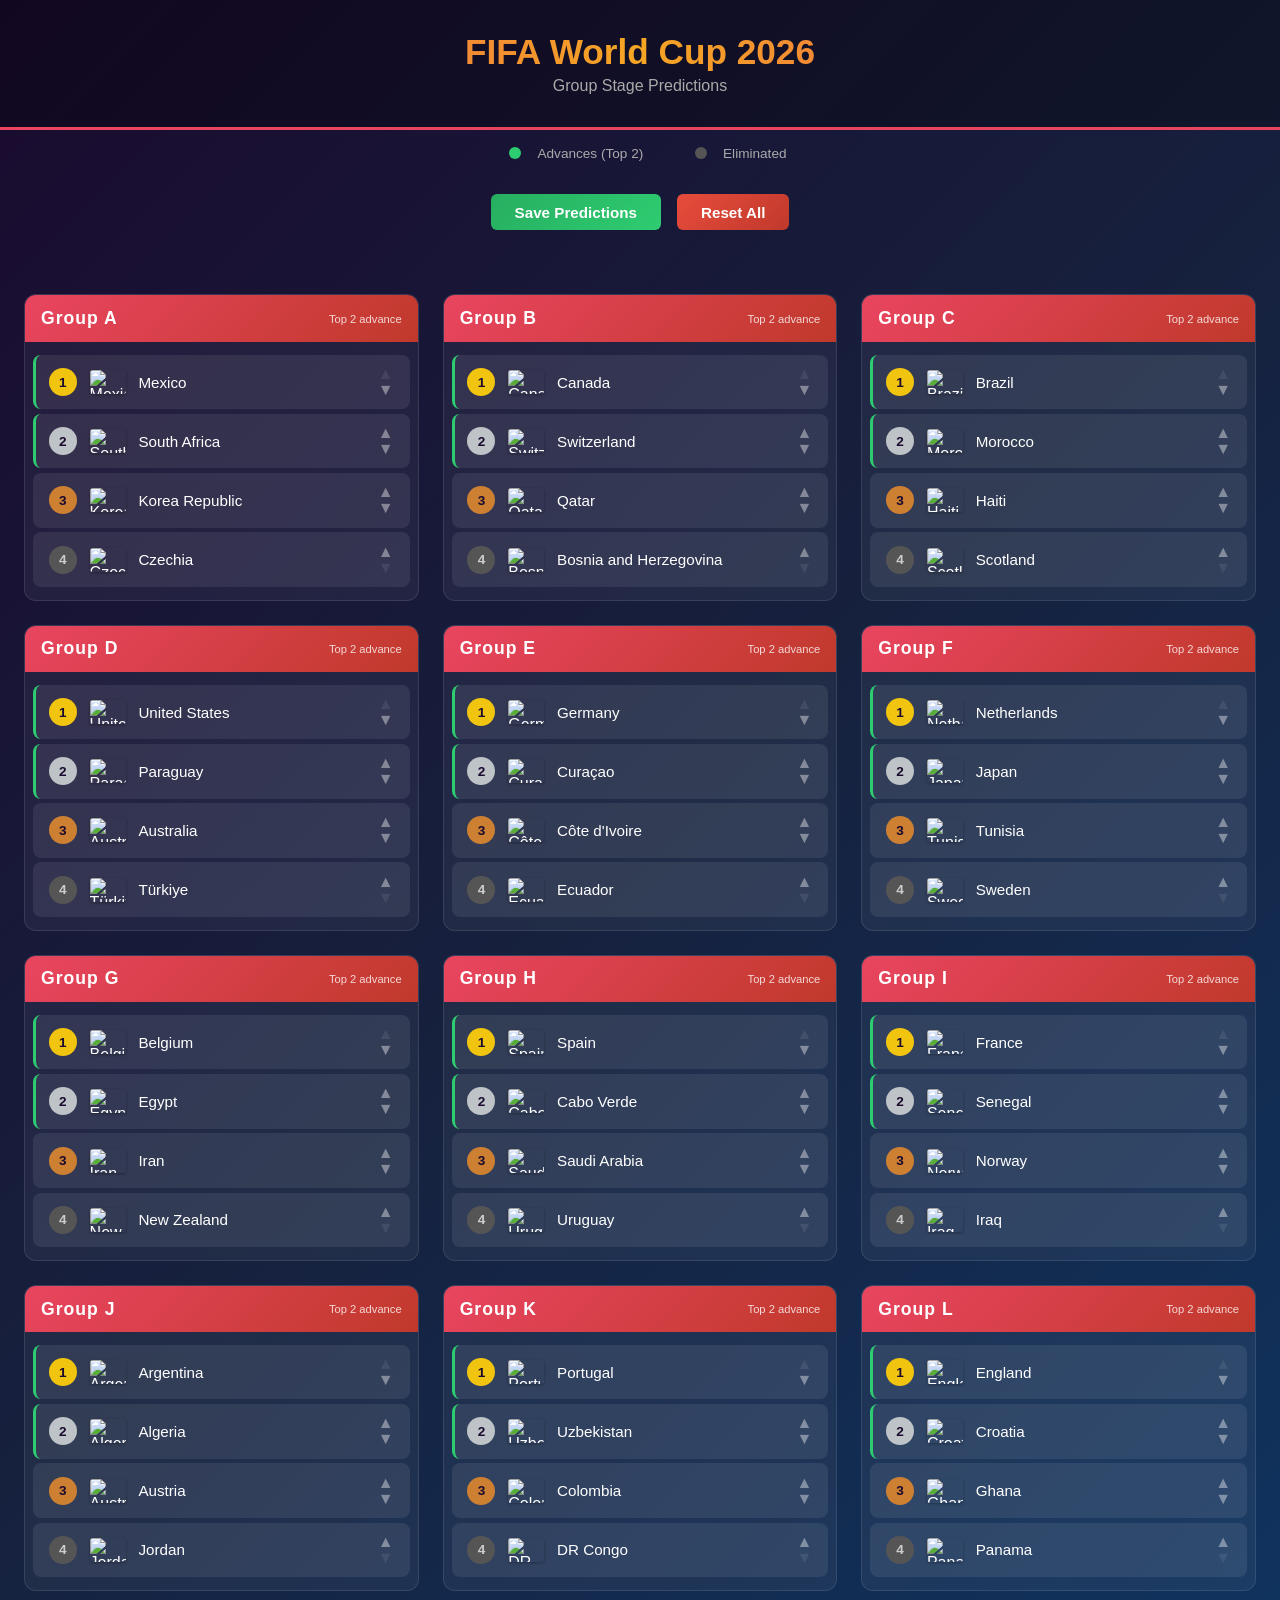
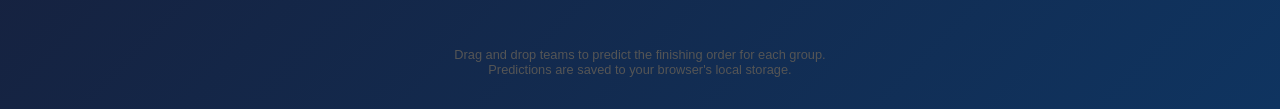
==== index.html @ 7cbb0d5a "Add FIFA World Cup 2026 group stage prediction page Interactive drag-and-drop webpage for ranking te" ====
<!DOCTYPE html>
<html lang="en">
<head>
    <meta charset="UTF-8">
    <meta name="viewport" content="width=device-width, initial-scale=1.0">
    <title>FIFA World Cup 2026 - Group Stage Predictions</title>
    <style>
        * {
            margin: 0;
            padding: 0;
            box-sizing: border-box;
        }

        body {
            font-family: 'Segoe UI', Tahoma, Geneva, Verdana, sans-serif;
            background: linear-gradient(135deg, #1a0a2e 0%, #16213e 50%, #0f3460 100%);
            min-height: 100vh;
            color: #fff;
        }

        header {
            text-align: center;
            padding: 2rem 1rem;
            background: rgba(0, 0, 0, 0.3);
            border-bottom: 3px solid #e94560;
        }

        header h1 {
            font-size: 2.2rem;
            margin-bottom: 0.3rem;
            background: linear-gradient(90deg, #e94560, #f5a623, #e94560);
            -webkit-background-clip: text;
            -webkit-text-fill-color: transparent;
            background-clip: text;
        }

        header p {
            color: #aaa;
            font-size: 1rem;
        }

        .controls {
            text-align: center;
            padding: 1rem;
            display: flex;
            justify-content: center;
            gap: 1rem;
            flex-wrap: wrap;
        }

        .btn {
            padding: 0.6rem 1.5rem;
            border: none;
            border-radius: 6px;
            font-size: 0.95rem;
            font-weight: 600;
            cursor: pointer;
            transition: transform 0.15s, box-shadow 0.15s;
        }

        .btn:hover {
            transform: translateY(-2px);
            box-shadow: 0 4px 15px rgba(0, 0, 0, 0.3);
        }

        .btn-save {
            background: linear-gradient(135deg, #27ae60, #2ecc71);
            color: #fff;
        }

        .btn-reset {
            background: linear-gradient(135deg, #e74c3c, #c0392b);
            color: #fff;
        }

        .btn-share {
            background: linear-gradient(135deg, #3498db, #2980b9);
            color: #fff;
        }

        .save-status {
            text-align: center;
            padding: 0.5rem;
            font-size: 0.9rem;
            color: #2ecc71;
            min-height: 1.5rem;
            transition: opacity 0.3s;
        }

        .groups-container {
            display: grid;
            grid-template-columns: repeat(auto-fill, minmax(300px, 1fr));
            gap: 1.5rem;
            padding: 1.5rem;
            max-width: 1400px;
            margin: 0 auto;
        }

        .group-card {
            background: rgba(255, 255, 255, 0.05);
            border-radius: 12px;
            overflow: hidden;
            border: 1px solid rgba(255, 255, 255, 0.1);
            transition: border-color 0.3s;
        }

        .group-card:hover {
            border-color: rgba(233, 69, 96, 0.5);
        }

        .group-header {
            background: linear-gradient(135deg, #e94560, #c0392b);
            padding: 0.8rem 1rem;
            font-size: 1.1rem;
            font-weight: 700;
            letter-spacing: 1px;
            display: flex;
            justify-content: space-between;
            align-items: center;
        }

        .group-header .qualify-label {
            font-size: 0.7rem;
            font-weight: 400;
            opacity: 0.8;
            letter-spacing: 0;
        }

        .team-list {
            list-style: none;
            padding: 0.5rem;
        }

        .team-item {
            display: flex;
            align-items: center;
            padding: 0.7rem 0.8rem;
            margin: 0.3rem 0;
            background: rgba(255, 255, 255, 0.08);
            border-radius: 8px;
            cursor: grab;
            transition: background 0.2s, transform 0.15s, box-shadow 0.15s;
            user-select: none;
            position: relative;
        }

        .team-item:active {
            cursor: grabbing;
        }

        .team-item:hover {
            background: rgba(255, 255, 255, 0.15);
        }

        .team-item.dragging {
            opacity: 0.4;
            transform: scale(0.95);
        }

        .team-item.drag-over {
            background: rgba(233, 69, 96, 0.3);
            box-shadow: 0 0 0 2px #e94560;
        }

        .team-rank {
            width: 28px;
            height: 28px;
            border-radius: 50%;
            display: flex;
            align-items: center;
            justify-content: center;
            font-weight: 700;
            font-size: 0.85rem;
            margin-right: 0.8rem;
            flex-shrink: 0;
        }

        .rank-1 .team-rank { background: #f1c40f; color: #1a0a2e; }
        .rank-2 .team-rank { background: #bdc3c7; color: #1a0a2e; }
        .rank-3 .team-rank { background: #cd7f32; color: #1a0a2e; }
        .rank-4 .team-rank { background: #555; color: #ccc; }

        .rank-1, .rank-2 {
            border-left: 3px solid #2ecc71;
        }

        .rank-3, .rank-4 {
            border-left: 3px solid transparent;
        }

        .team-flag {
            width: 36px;
            height: 24px;
            margin-right: 0.8rem;
            border-radius: 3px;
            object-fit: cover;
            flex-shrink: 0;
            box-shadow: 0 1px 3px rgba(0, 0, 0, 0.3);
        }

        .team-name {
            font-size: 0.95rem;
            font-weight: 500;
            flex-grow: 1;
        }

        .drag-handle {
            color: rgba(255, 255, 255, 0.3);
            font-size: 1.2rem;
            margin-left: auto;
            padding-left: 0.5rem;
        }

        .legend {
            text-align: center;
            padding: 1rem;
            color: #aaa;
            font-size: 0.85rem;
        }

        .legend span {
            display: inline-flex;
            align-items: center;
            margin: 0 1rem;
        }

        .legend-dot {
            width: 12px;
            height: 12px;
            border-radius: 50%;
            display: inline-block;
            margin-right: 0.4rem;
        }

        .legend-dot.advance { background: #2ecc71; }
        .legend-dot.eliminated { background: #555; }

        footer {
            text-align: center;
            padding: 2rem 1rem;
            color: #555;
            font-size: 0.8rem;
        }

        .touch-instructions {
            text-align: center;
            padding: 0.5rem;
            color: #888;
            font-size: 0.85rem;
            display: none;
        }

        @media (max-width: 768px) {
            header h1 { font-size: 1.5rem; }
            .groups-container { padding: 1rem; gap: 1rem; }
            .touch-instructions { display: block; }
        }

        .move-btn {
            background: none;
            border: none;
            color: rgba(255, 255, 255, 0.4);
            cursor: pointer;
            font-size: 1rem;
            padding: 0 0.2rem;
            transition: color 0.2s;
            line-height: 1;
        }

        .move-btn:hover {
            color: #e94560;
        }

        .move-btn:disabled {
            opacity: 0.2;
            cursor: default;
        }

        .move-buttons {
            display: flex;
            flex-direction: column;
            margin-left: auto;
            padding-left: 0.5rem;
            gap: 0;
        }
    </style>
</head>
<body>
    <header>
        <h1>FIFA World Cup 2026</h1>
        <p>Group Stage Predictions</p>
    </header>

    <div class="legend">
        <span><span class="legend-dot advance"></span> Advances (Top 2)</span>
        <span><span class="legend-dot eliminated"></span> Eliminated</span>
    </div>

    <p class="touch-instructions">Tap the arrows to reorder teams</p>

    <div class="controls">
        <button class="btn btn-save" onclick="savePredictions()">Save Predictions</button>
        <button class="btn btn-reset" onclick="resetPredictions()">Reset All</button>
    </div>
    <div class="save-status" id="save-status"></div>

    <div class="groups-container" id="groups-container"></div>

    <footer>
        Drag and drop teams to predict the finishing order for each group.<br>
        Predictions are saved to your browser's local storage.
    </footer>

    <script>
        const groups = {
            A: [
                { name: "Mexico", code: "mx" },
                { name: "South Africa", code: "za" },
                { name: "Korea Republic", code: "kr" },
                { name: "Czechia", code: "cz" }
            ],
            B: [
                { name: "Canada", code: "ca" },
                { name: "Switzerland", code: "ch" },
                { name: "Qatar", code: "qa" },
                { name: "Bosnia and Herzegovina", code: "ba" }
            ],
            C: [
                { name: "Brazil", code: "br" },
                { name: "Morocco", code: "ma" },
                { name: "Haiti", code: "ht" },
                { name: "Scotland", code: "gb-sct" }
            ],
            D: [
                { name: "United States", code: "us" },
                { name: "Paraguay", code: "py" },
                { name: "Australia", code: "au" },
                { name: "Türkiye", code: "tr" }
            ],
            E: [
                { name: "Germany", code: "de" },
                { name: "Curaçao", code: "cw" },
                { name: "Côte d'Ivoire", code: "ci" },
                { name: "Ecuador", code: "ec" }
            ],
            F: [
                { name: "Netherlands", code: "nl" },
                { name: "Japan", code: "jp" },
                { name: "Tunisia", code: "tn" },
                { name: "Sweden", code: "se" }
            ],
            G: [
                { name: "Belgium", code: "be" },
                { name: "Egypt", code: "eg" },
                { name: "Iran", code: "ir" },
                { name: "New Zealand", code: "nz" }
            ],
            H: [
                { name: "Spain", code: "es" },
                { name: "Cabo Verde", code: "cv" },
                { name: "Saudi Arabia", code: "sa" },
                { name: "Uruguay", code: "uy" }
            ],
            I: [
                { name: "France", code: "fr" },
                { name: "Senegal", code: "sn" },
                { name: "Norway", code: "no" },
                { name: "Iraq", code: "iq" }
            ],
            J: [
                { name: "Argentina", code: "ar" },
                { name: "Algeria", code: "dz" },
                { name: "Austria", code: "at" },
                { name: "Jordan", code: "jo" }
            ],
            K: [
                { name: "Portugal", code: "pt" },
                { name: "Uzbekistan", code: "uz" },
                { name: "Colombia", code: "co" },
                { name: "DR Congo", code: "cd" }
            ],
            L: [
                { name: "England", code: "gb-eng" },
                { name: "Croatia", code: "hr" },
                { name: "Ghana", code: "gh" },
                { name: "Panama", code: "pa" }
            ]
        };

        function getFlagUrl(code) {
            const special = {
                "gb-eng": "https://flagcdn.com/w80/gb-eng.png",
                "gb-sct": "https://flagcdn.com/w80/gb-sct.png"
            };
            if (special[code]) return special[code];
            return `https://flagcdn.com/w80/${code}.png`;
        }

        function loadPredictions() {
            try {
                const saved = localStorage.getItem("wc2026_predictions");
                if (saved) return JSON.parse(saved);
            } catch (e) {}
            return null;
        }

        function getGroupOrder(groupKey) {
            const saved = loadPredictions();
            if (saved && saved[groupKey]) {
                return saved[groupKey].map(name =>
                    groups[groupKey].find(t => t.name === name)
                ).filter(Boolean);
            }
            return [...groups[groupKey]];
        }

        let dragSrcEl = null;
        let dragSrcGroup = null;

        function handleDragStart(e) {
            dragSrcEl = this;
            dragSrcGroup = this.closest('.team-list').dataset.group;
            this.classList.add('dragging');
            e.dataTransfer.effectAllowed = 'move';
            e.dataTransfer.setData('text/plain', '');
        }

        function handleDragOver(e) {
            e.preventDefault();
            e.dataTransfer.dropEffect = 'move';
            const targetGroup = this.closest('.team-list').dataset.group;
            if (targetGroup === dragSrcGroup) {
                this.classList.add('drag-over');
            }
        }

        function handleDragEnter(e) {
            e.preventDefault();
        }

        function handleDragLeave(e) {
            this.classList.remove('drag-over');
        }

        function handleDrop(e) {
            e.stopPropagation();
            e.preventDefault();
            this.classList.remove('drag-over');

            if (dragSrcEl === this) return;
            const targetGroup = this.closest('.team-list').dataset.group;
            if (targetGroup !== dragSrcGroup) return;

            const list = this.closest('.team-list');
            const items = [...list.querySelectorAll('.team-item')];
            const fromIndex = items.indexOf(dragSrcEl);
            const toIndex = items.indexOf(this);

            if (fromIndex < toIndex) {
                list.insertBefore(dragSrcEl, this.nextSibling);
            } else {
                list.insertBefore(dragSrcEl, this);
            }

            updateRanks(list);
        }

        function handleDragEnd(e) {
            this.classList.remove('dragging');
            document.querySelectorAll('.team-item').forEach(item => {
                item.classList.remove('drag-over');
            });
        }

        function moveTeam(btn, direction) {
            const item = btn.closest('.team-item');
            const list = item.closest('.team-list');
            const items = [...list.querySelectorAll('.team-item')];
            const index = items.indexOf(item);

            if (direction === 'up' && index > 0) {
                list.insertBefore(item, items[index - 1]);
            } else if (direction === 'down' && index < items.length - 1) {
                list.insertBefore(item, items[index + 1].nextSibling);
            }

            updateRanks(list);
        }

        function updateRanks(list) {
            const items = list.querySelectorAll('.team-item');
            items.forEach((item, i) => {
                item.className = `team-item rank-${i + 1}`;
                item.querySelector('.team-rank').textContent = i + 1;
                const upBtn = item.querySelector('.move-up');
                const downBtn = item.querySelector('.move-down');
                upBtn.disabled = i === 0;
                downBtn.disabled = i === items.length - 1;
            });
        }

        function createGroupCard(groupKey) {
            const card = document.createElement('div');
            card.className = 'group-card';

            const header = document.createElement('div');
            header.className = 'group-header';
            header.innerHTML = `<span>Group ${groupKey}</span><span class="qualify-label">Top 2 advance</span>`;
            card.appendChild(header);

            const list = document.createElement('ul');
            list.className = 'team-list';
            list.dataset.group = groupKey;

            const teamOrder = getGroupOrder(groupKey);

            teamOrder.forEach((team, index) => {
                const li = document.createElement('li');
                li.className = `team-item rank-${index + 1}`;
                li.draggable = true;
                li.innerHTML = `
                    <span class="team-rank">${index + 1}</span>
                    <img class="team-flag" src="${getFlagUrl(team.code)}" alt="${team.name} flag" loading="lazy">
                    <span class="team-name">${team.name}</span>
                    <span class="move-buttons">
                        <button class="move-btn move-up" onclick="moveTeam(this, 'up')" ${index === 0 ? 'disabled' : ''} aria-label="Move up">&#9650;</button>
                        <button class="move-btn move-down" onclick="moveTeam(this, 'down')" ${index === 3 ? 'disabled' : ''} aria-label="Move down">&#9660;</button>
                    </span>
                `;
                li.dataset.team = team.name;

                li.addEventListener('dragstart', handleDragStart);
                li.addEventListener('dragover', handleDragOver);
                li.addEventListener('dragenter', handleDragEnter);
                li.addEventListener('dragleave', handleDragLeave);
                li.addEventListener('drop', handleDrop);
                li.addEventListener('dragend', handleDragEnd);

                list.appendChild(li);
            });

            card.appendChild(list);
            return card;
        }

        function renderGroups() {
            const container = document.getElementById('groups-container');
            container.innerHTML = '';
            Object.keys(groups).forEach(key => {
                container.appendChild(createGroupCard(key));
            });
        }

        function savePredictions() {
            const predictions = {};
            document.querySelectorAll('.team-list').forEach(list => {
                const groupKey = list.dataset.group;
                const teamNames = [...list.querySelectorAll('.team-item')].map(
                    item => item.dataset.team
                );
                predictions[groupKey] = teamNames;
            });
            localStorage.setItem("wc2026_predictions", JSON.stringify(predictions));
            const status = document.getElementById('save-status');
            status.textContent = "Predictions saved!";
            setTimeout(() => { status.textContent = ""; }, 2500);
        }

        function resetPredictions() {
            if (!confirm("Reset all groups to default order?")) return;
            localStorage.removeItem("wc2026_predictions");
            renderGroups();
            const status = document.getElementById('save-status');
            status.textContent = "Predictions reset to default.";
            setTimeout(() => { status.textContent = ""; }, 2500);
        }

        // Touch support
        let touchStartY = 0;
        let touchItem = null;
        let touchClone = null;

        document.addEventListener('DOMContentLoaded', () => {
            renderGroups();

            const saved = loadPredictions();
            if (saved) {
                const status = document.getElementById('save-status');
                status.textContent = "Loaded your saved predictions.";
                setTimeout(() => { status.textContent = ""; }, 2500);
            }
        });
    </script>
</body>
</html>
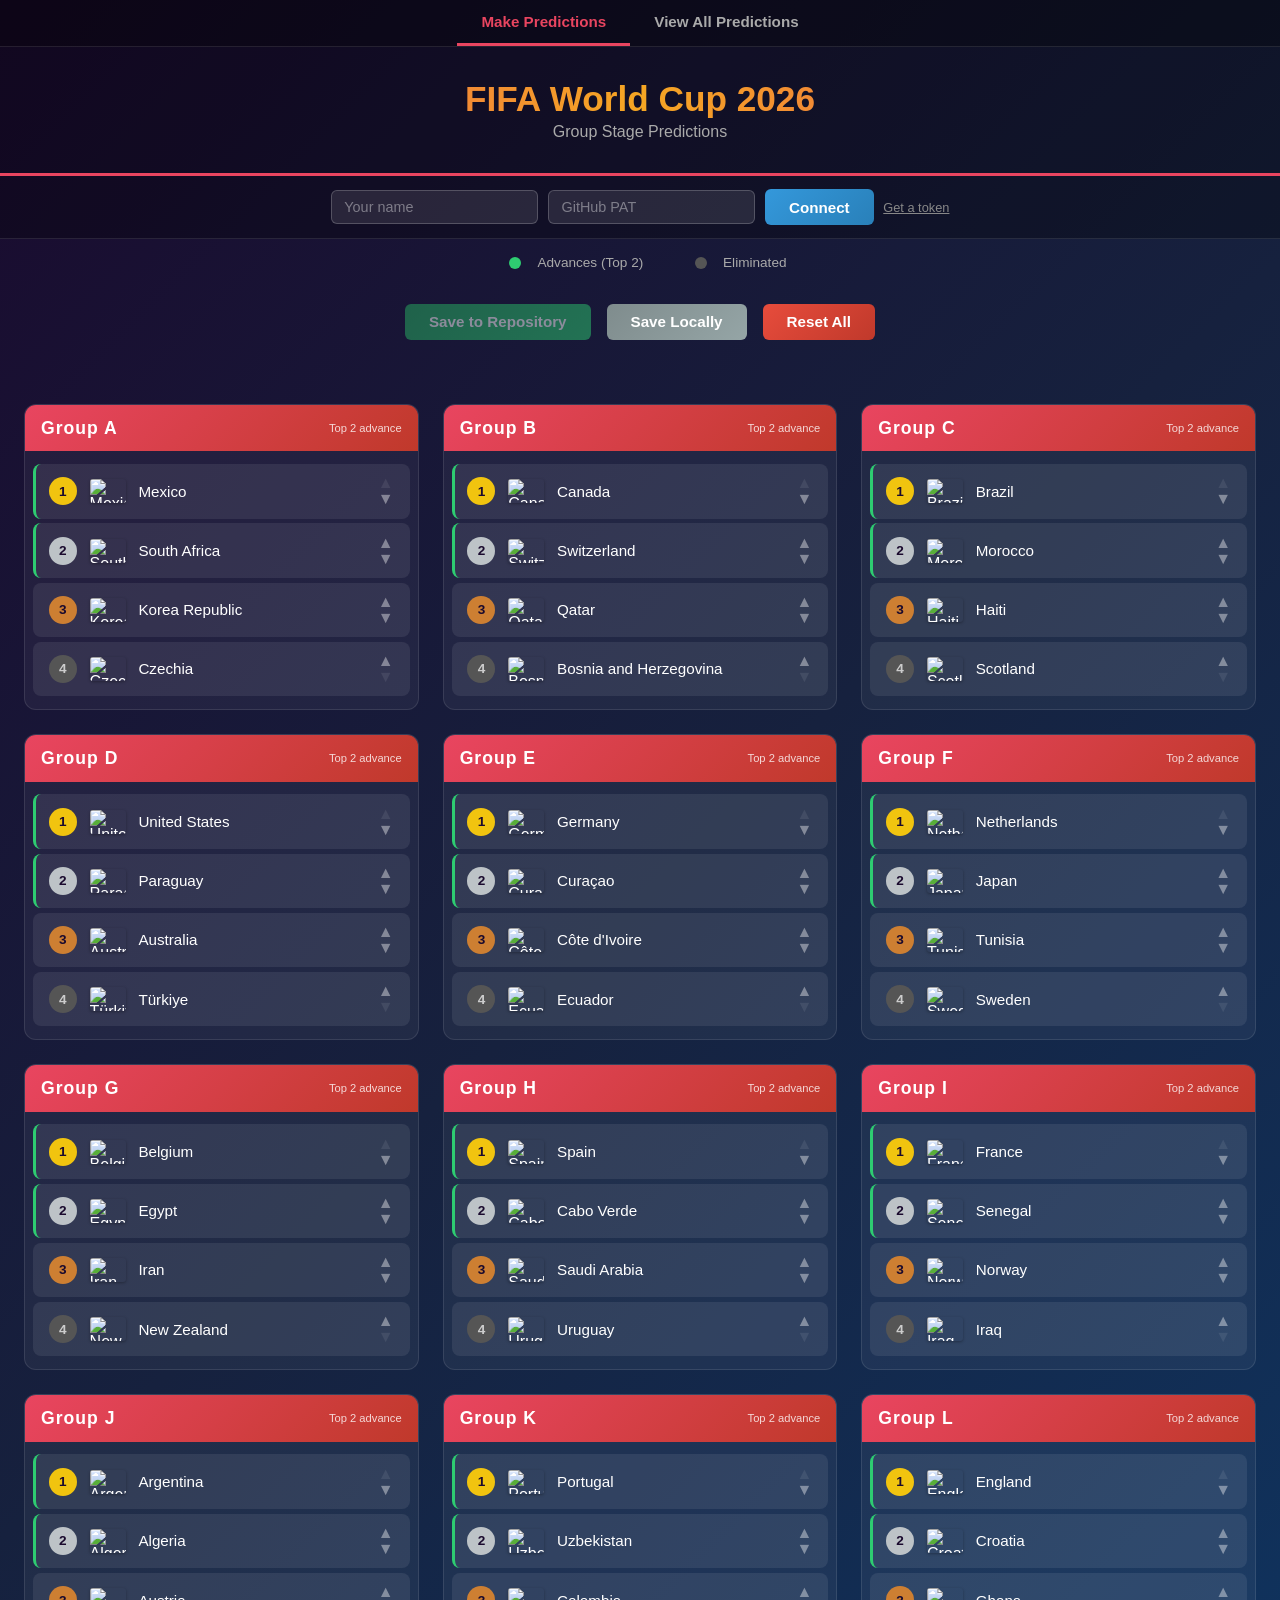
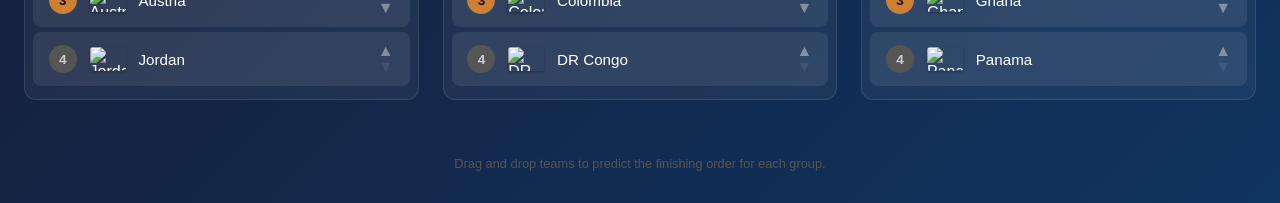
==== commit 171ff308: "Add multi-user predictions with GitHub repo storage - Extract shared group data and flags into data." ====
--- a/index.html
+++ b/index.html
@@ -4,293 +4,32 @@
     <meta charset="UTF-8">
     <meta name="viewport" content="width=device-width, initial-scale=1.0">
     <title>FIFA World Cup 2026 - Group Stage Predictions</title>
-    <style>
-        * {
-            margin: 0;
-            padding: 0;
-            box-sizing: border-box;
-        }
-
-        body {
-            font-family: 'Segoe UI', Tahoma, Geneva, Verdana, sans-serif;
-            background: linear-gradient(135deg, #1a0a2e 0%, #16213e 50%, #0f3460 100%);
-            min-height: 100vh;
-            color: #fff;
-        }
-
-        header {
-            text-align: center;
-            padding: 2rem 1rem;
-            background: rgba(0, 0, 0, 0.3);
-            border-bottom: 3px solid #e94560;
-        }
-
-        header h1 {
-            font-size: 2.2rem;
-            margin-bottom: 0.3rem;
-            background: linear-gradient(90deg, #e94560, #f5a623, #e94560);
-            -webkit-background-clip: text;
-            -webkit-text-fill-color: transparent;
-            background-clip: text;
-        }
-
-        header p {
-            color: #aaa;
-            font-size: 1rem;
-        }
-
-        .controls {
-            text-align: center;
-            padding: 1rem;
-            display: flex;
-            justify-content: center;
-            gap: 1rem;
-            flex-wrap: wrap;
-        }
-
-        .btn {
-            padding: 0.6rem 1.5rem;
-            border: none;
-            border-radius: 6px;
-            font-size: 0.95rem;
-            font-weight: 600;
-            cursor: pointer;
-            transition: transform 0.15s, box-shadow 0.15s;
-        }
-
-        .btn:hover {
-            transform: translateY(-2px);
-            box-shadow: 0 4px 15px rgba(0, 0, 0, 0.3);
-        }
-
-        .btn-save {
-            background: linear-gradient(135deg, #27ae60, #2ecc71);
-            color: #fff;
-        }
-
-        .btn-reset {
-            background: linear-gradient(135deg, #e74c3c, #c0392b);
-            color: #fff;
-        }
-
-        .btn-share {
-            background: linear-gradient(135deg, #3498db, #2980b9);
-            color: #fff;
-        }
-
-        .save-status {
-            text-align: center;
-            padding: 0.5rem;
-            font-size: 0.9rem;
-            color: #2ecc71;
-            min-height: 1.5rem;
-            transition: opacity 0.3s;
-        }
-
-        .groups-container {
-            display: grid;
-            grid-template-columns: repeat(auto-fill, minmax(300px, 1fr));
-            gap: 1.5rem;
-            padding: 1.5rem;
-            max-width: 1400px;
-            margin: 0 auto;
-        }
-
-        .group-card {
-            background: rgba(255, 255, 255, 0.05);
-            border-radius: 12px;
-            overflow: hidden;
-            border: 1px solid rgba(255, 255, 255, 0.1);
-            transition: border-color 0.3s;
-        }
-
-        .group-card:hover {
-            border-color: rgba(233, 69, 96, 0.5);
-        }
-
-        .group-header {
-            background: linear-gradient(135deg, #e94560, #c0392b);
-            padding: 0.8rem 1rem;
-            font-size: 1.1rem;
-            font-weight: 700;
-            letter-spacing: 1px;
-            display: flex;
-            justify-content: space-between;
-            align-items: center;
-        }
-
-        .group-header .qualify-label {
-            font-size: 0.7rem;
-            font-weight: 400;
-            opacity: 0.8;
-            letter-spacing: 0;
-        }
-
-        .team-list {
-            list-style: none;
-            padding: 0.5rem;
-        }
-
-        .team-item {
-            display: flex;
-            align-items: center;
-            padding: 0.7rem 0.8rem;
-            margin: 0.3rem 0;
-            background: rgba(255, 255, 255, 0.08);
-            border-radius: 8px;
-            cursor: grab;
-            transition: background 0.2s, transform 0.15s, box-shadow 0.15s;
-            user-select: none;
-            position: relative;
-        }
-
-        .team-item:active {
-            cursor: grabbing;
-        }
-
-        .team-item:hover {
-            background: rgba(255, 255, 255, 0.15);
-        }
-
-        .team-item.dragging {
-            opacity: 0.4;
-            transform: scale(0.95);
-        }
-
-        .team-item.drag-over {
-            background: rgba(233, 69, 96, 0.3);
-            box-shadow: 0 0 0 2px #e94560;
-        }
-
-        .team-rank {
-            width: 28px;
-            height: 28px;
-            border-radius: 50%;
-            display: flex;
-            align-items: center;
-            justify-content: center;
-            font-weight: 700;
-            font-size: 0.85rem;
-            margin-right: 0.8rem;
-            flex-shrink: 0;
-        }
-
-        .rank-1 .team-rank { background: #f1c40f; color: #1a0a2e; }
-        .rank-2 .team-rank { background: #bdc3c7; color: #1a0a2e; }
-        .rank-3 .team-rank { background: #cd7f32; color: #1a0a2e; }
-        .rank-4 .team-rank { background: #555; color: #ccc; }
-
-        .rank-1, .rank-2 {
-            border-left: 3px solid #2ecc71;
-        }
-
-        .rank-3, .rank-4 {
-            border-left: 3px solid transparent;
-        }
-
-        .team-flag {
-            width: 36px;
-            height: 24px;
-            margin-right: 0.8rem;
-            border-radius: 3px;
-            object-fit: cover;
-            flex-shrink: 0;
-            box-shadow: 0 1px 3px rgba(0, 0, 0, 0.3);
-        }
-
-        .team-name {
-            font-size: 0.95rem;
-            font-weight: 500;
-            flex-grow: 1;
-        }
-
-        .drag-handle {
-            color: rgba(255, 255, 255, 0.3);
-            font-size: 1.2rem;
-            margin-left: auto;
-            padding-left: 0.5rem;
-        }
-
-        .legend {
-            text-align: center;
-            padding: 1rem;
-            color: #aaa;
-            font-size: 0.85rem;
-        }
-
-        .legend span {
-            display: inline-flex;
-            align-items: center;
-            margin: 0 1rem;
-        }
-
-        .legend-dot {
-            width: 12px;
-            height: 12px;
-            border-radius: 50%;
-            display: inline-block;
-            margin-right: 0.4rem;
-        }
-
-        .legend-dot.advance { background: #2ecc71; }
-        .legend-dot.eliminated { background: #555; }
-
-        footer {
-            text-align: center;
-            padding: 2rem 1rem;
-            color: #555;
-            font-size: 0.8rem;
-        }
-
-        .touch-instructions {
-            text-align: center;
-            padding: 0.5rem;
-            color: #888;
-            font-size: 0.85rem;
-            display: none;
-        }
-
-        @media (max-width: 768px) {
-            header h1 { font-size: 1.5rem; }
-            .groups-container { padding: 1rem; gap: 1rem; }
-            .touch-instructions { display: block; }
-        }
-
-        .move-btn {
-            background: none;
-            border: none;
-            color: rgba(255, 255, 255, 0.4);
-            cursor: pointer;
-            font-size: 1rem;
-            padding: 0 0.2rem;
-            transition: color 0.2s;
-            line-height: 1;
-        }
-
-        .move-btn:hover {
-            color: #e94560;
-        }
-
-        .move-btn:disabled {
-            opacity: 0.2;
-            cursor: default;
-        }
-
-        .move-buttons {
-            display: flex;
-            flex-direction: column;
-            margin-left: auto;
-            padding-left: 0.5rem;
-            gap: 0;
-        }
-    </style>
+    <link rel="stylesheet" href="style.css">
 </head>
 <body>
+    <nav class="top-nav">
+        <a href="index.html" class="nav-link active">Make Predictions</a>
+        <a href="predictions.html" class="nav-link">View All Predictions</a>
+    </nav>
+
     <header>
         <h1>FIFA World Cup 2026</h1>
         <p>Group Stage Predictions</p>
     </header>
 
+    <div class="auth-bar" id="auth-bar">
+        <div class="auth-form" id="auth-form">
+            <input type="text" id="username-input" placeholder="Your name" class="auth-input" maxlength="30">
+            <input type="password" id="token-input" placeholder="GitHub PAT" class="auth-input" title="Fine-grained PAT with contents:write on causten/officebracket">
+            <button class="btn btn-connect" onclick="connect()">Connect</button>
+            <a href="https://github.com/settings/personal-access-tokens/new" target="_blank" class="token-help">Get a token</a>
+        </div>
+        <div class="auth-connected" id="auth-connected" style="display:none">
+            <span class="connected-user">Signed in as <strong id="display-username"></strong></span>
+            <button class="btn btn-disconnect" onclick="disconnect()">Disconnect</button>
+        </div>
+    </div>
+
     <div class="legend">
         <span><span class="legend-dot advance"></span> Advances (Top 2)</span>
         <span><span class="legend-dot eliminated"></span> Eliminated</span>
@@ -299,7 +38,8 @@
     <p class="touch-instructions">Tap the arrows to reorder teams</p>
 
     <div class="controls">
-        <button class="btn btn-save" onclick="savePredictions()">Save Predictions</button>
+        <button class="btn btn-save" id="btn-save-repo" onclick="saveToRepo()" disabled>Save to Repository</button>
+        <button class="btn btn-save-local" onclick="saveLocally()">Save Locally</button>
         <button class="btn btn-reset" onclick="resetPredictions()">Reset All</button>
     </div>
     <div class="save-status" id="save-status"></div>
@@ -307,96 +47,12 @@
     <div class="groups-container" id="groups-container"></div>
 
     <footer>
-        Drag and drop teams to predict the finishing order for each group.<br>
-        Predictions are saved to your browser's local storage.
+        Drag and drop teams to predict the finishing order for each group.
     </footer>
 
+    <script src="data.js"></script>
     <script>
-        const groups = {
-            A: [
-                { name: "Mexico", code: "mx" },
-                { name: "South Africa", code: "za" },
-                { name: "Korea Republic", code: "kr" },
-                { name: "Czechia", code: "cz" }
-            ],
-            B: [
-                { name: "Canada", code: "ca" },
-                { name: "Switzerland", code: "ch" },
-                { name: "Qatar", code: "qa" },
-                { name: "Bosnia and Herzegovina", code: "ba" }
-            ],
-            C: [
-                { name: "Brazil", code: "br" },
-                { name: "Morocco", code: "ma" },
-                { name: "Haiti", code: "ht" },
-                { name: "Scotland", code: "gb-sct" }
-            ],
-            D: [
-                { name: "United States", code: "us" },
-                { name: "Paraguay", code: "py" },
-                { name: "Australia", code: "au" },
-                { name: "Türkiye", code: "tr" }
-            ],
-            E: [
-                { name: "Germany", code: "de" },
-                { name: "Curaçao", code: "cw" },
-                { name: "Côte d'Ivoire", code: "ci" },
-                { name: "Ecuador", code: "ec" }
-            ],
-            F: [
-                { name: "Netherlands", code: "nl" },
-                { name: "Japan", code: "jp" },
-                { name: "Tunisia", code: "tn" },
-                { name: "Sweden", code: "se" }
-            ],
-            G: [
-                { name: "Belgium", code: "be" },
-                { name: "Egypt", code: "eg" },
-                { name: "Iran", code: "ir" },
-                { name: "New Zealand", code: "nz" }
-            ],
-            H: [
-                { name: "Spain", code: "es" },
-                { name: "Cabo Verde", code: "cv" },
-                { name: "Saudi Arabia", code: "sa" },
-                { name: "Uruguay", code: "uy" }
-            ],
-            I: [
-                { name: "France", code: "fr" },
-                { name: "Senegal", code: "sn" },
-                { name: "Norway", code: "no" },
-                { name: "Iraq", code: "iq" }
-            ],
-            J: [
-                { name: "Argentina", code: "ar" },
-                { name: "Algeria", code: "dz" },
-                { name: "Austria", code: "at" },
-                { name: "Jordan", code: "jo" }
-            ],
-            K: [
-                { name: "Portugal", code: "pt" },
-                { name: "Uzbekistan", code: "uz" },
-                { name: "Colombia", code: "co" },
-                { name: "DR Congo", code: "cd" }
-            ],
-            L: [
-                { name: "England", code: "gb-eng" },
-                { name: "Croatia", code: "hr" },
-                { name: "Ghana", code: "gh" },
-                { name: "Panama", code: "pa" }
-            ]
-        };
-
-        function getFlagUrl(code) {
-            const special = {
-                "gb-eng": "https://flagcdn.com/w80/gb-eng.png",
-                "gb-sct": "https://flagcdn.com/w80/gb-sct.png"
-            };
-            if (special[code]) return special[code];
-            return `https://flagcdn.com/w80/${code}.png`;
-        }
-
-        function loadPredictions() {
+        function loadLocalPredictions() {
             try {
                 const saved = localStorage.getItem("wc2026_predictions");
                 if (saved) return JSON.parse(saved);
@@ -405,7 +61,7 @@
         }
 
         function getGroupOrder(groupKey) {
-            const saved = loadPredictions();
+            const saved = loadLocalPredictions();
             if (saved && saved[groupKey]) {
                 return saved[groupKey].map(name =>
                     groups[groupKey].find(t => t.name === name)
@@ -434,9 +90,7 @@
             }
         }
 
-        function handleDragEnter(e) {
-            e.preventDefault();
-        }
+        function handleDragEnter(e) { e.preventDefault(); }
 
         function handleDragLeave(e) {
             this.classList.remove('drag-over');
@@ -446,7 +100,6 @@
             e.stopPropagation();
             e.preventDefault();
             this.classList.remove('drag-over');
-
             if (dragSrcEl === this) return;
             const targetGroup = this.closest('.team-list').dataset.group;
             if (targetGroup !== dragSrcGroup) return;
@@ -461,7 +114,6 @@
             } else {
                 list.insertBefore(dragSrcEl, this);
             }
-
             updateRanks(list);
         }
 
@@ -483,7 +135,6 @@
             } else if (direction === 'down' && index < items.length - 1) {
                 list.insertBefore(item, items[index + 1].nextSibling);
             }
-
             updateRanks(list);
         }
 
@@ -492,10 +143,8 @@
             items.forEach((item, i) => {
                 item.className = `team-item rank-${i + 1}`;
                 item.querySelector('.team-rank').textContent = i + 1;
-                const upBtn = item.querySelector('.move-up');
-                const downBtn = item.querySelector('.move-down');
-                upBtn.disabled = i === 0;
-                downBtn.disabled = i === items.length - 1;
+                item.querySelector('.move-up').disabled = i === 0;
+                item.querySelector('.move-down').disabled = i === items.length - 1;
             });
         }
 
@@ -513,7 +162,6 @@
             list.dataset.group = groupKey;
 
             const teamOrder = getGroupOrder(groupKey);
-
             teamOrder.forEach((team, index) => {
                 const li = document.createElement('li');
                 li.className = `team-item rank-${index + 1}`;
@@ -551,43 +199,158 @@
             });
         }
 
-        function savePredictions() {
+        function getCurrentPredictions() {
             const predictions = {};
             document.querySelectorAll('.team-list').forEach(list => {
                 const groupKey = list.dataset.group;
-                const teamNames = [...list.querySelectorAll('.team-item')].map(
+                predictions[groupKey] = [...list.querySelectorAll('.team-item')].map(
                     item => item.dataset.team
                 );
-                predictions[groupKey] = teamNames;
-            });
+            });
+            return predictions;
+        }
+
+        function showStatus(msg, isError) {
+            const status = document.getElementById('save-status');
+            status.textContent = msg;
+            status.style.color = isError ? '#e74c3c' : '#2ecc71';
+            setTimeout(() => { status.textContent = ""; }, 4000);
+        }
+
+        // --- Auth ---
+
+        function getAuth() {
+            const username = localStorage.getItem("wc2026_username");
+            const token = localStorage.getItem("wc2026_token");
+            return (username && token) ? { username, token } : null;
+        }
+
+        function connect() {
+            const username = document.getElementById('username-input').value.trim();
+            const token = document.getElementById('token-input').value.trim();
+            if (!username) { showStatus("Please enter your name.", true); return; }
+            if (!token) { showStatus("Please enter a GitHub PAT.", true); return; }
+
+            const safeUsername = username.replace(/[^a-zA-Z0-9_-]/g, '_');
+            localStorage.setItem("wc2026_username", safeUsername);
+            localStorage.setItem("wc2026_token", token);
+            updateAuthUI();
+            showStatus("Connected as " + safeUsername);
+        }
+
+        function disconnect() {
+            localStorage.removeItem("wc2026_username");
+            localStorage.removeItem("wc2026_token");
+            updateAuthUI();
+            showStatus("Disconnected.");
+        }
+
+        function updateAuthUI() {
+            const auth = getAuth();
+            const form = document.getElementById('auth-form');
+            const connected = document.getElementById('auth-connected');
+            const saveBtn = document.getElementById('btn-save-repo');
+
+            if (auth) {
+                form.style.display = 'none';
+                connected.style.display = 'flex';
+                document.getElementById('display-username').textContent = auth.username;
+                saveBtn.disabled = false;
+            } else {
+                form.style.display = 'flex';
+                connected.style.display = 'none';
+                saveBtn.disabled = true;
+            }
+        }
+
+        // --- GitHub API ---
+
+        async function getFileSha(path, token) {
+            const res = await fetch(`${API_BASE}/repos/${REPO_OWNER}/${REPO_NAME}/contents/${path}`, {
+                headers: {
+                    "Authorization": `Bearer ${token}`,
+                    "Accept": "application/vnd.github.v3+json"
+                }
+            });
+            if (res.ok) {
+                const data = await res.json();
+                return data.sha;
+            }
+            return null;
+        }
+
+        async function saveToRepo() {
+            const auth = getAuth();
+            if (!auth) { showStatus("Please connect first.", true); return; }
+
+            const btn = document.getElementById('btn-save-repo');
+            btn.disabled = true;
+            btn.textContent = "Saving...";
+
+            try {
+                const predictions = getCurrentPredictions();
+                const payload = {
+                    user: auth.username,
+                    timestamp: new Date().toISOString(),
+                    predictions: predictions
+                };
+
+                const path = `predictions/${auth.username}.json`;
+                const content = btoa(unescape(encodeURIComponent(JSON.stringify(payload, null, 2))));
+
+                const sha = await getFileSha(path, auth.token);
+
+                const body = {
+                    message: `Update predictions for ${auth.username}`,
+                    content: content
+                };
+                if (sha) body.sha = sha;
+
+                const res = await fetch(`${API_BASE}/repos/${REPO_OWNER}/${REPO_NAME}/contents/${path}`, {
+                    method: "PUT",
+                    headers: {
+                        "Authorization": `Bearer ${auth.token}`,
+                        "Accept": "application/vnd.github.v3+json",
+                        "Content-Type": "application/json"
+                    },
+                    body: JSON.stringify(body)
+                });
+
+                if (res.ok) {
+                    localStorage.setItem("wc2026_predictions", JSON.stringify(predictions));
+                    showStatus("Predictions saved to repository!");
+                } else {
+                    const err = await res.json();
+                    showStatus("Save failed: " + (err.message || res.statusText), true);
+                }
+            } catch (e) {
+                showStatus("Save failed: " + e.message, true);
+            } finally {
+                btn.disabled = false;
+                btn.textContent = "Save to Repository";
+            }
+        }
+
+        function saveLocally() {
+            const predictions = getCurrentPredictions();
             localStorage.setItem("wc2026_predictions", JSON.stringify(predictions));
-            const status = document.getElementById('save-status');
-            status.textContent = "Predictions saved!";
-            setTimeout(() => { status.textContent = ""; }, 2500);
+            showStatus("Predictions saved locally!");
         }
 
         function resetPredictions() {
             if (!confirm("Reset all groups to default order?")) return;
             localStorage.removeItem("wc2026_predictions");
             renderGroups();
-            const status = document.getElementById('save-status');
-            status.textContent = "Predictions reset to default.";
-            setTimeout(() => { status.textContent = ""; }, 2500);
-        }
-
-        // Touch support
-        let touchStartY = 0;
-        let touchItem = null;
-        let touchClone = null;
+            showStatus("Predictions reset to default.");
+        }
 
         document.addEventListener('DOMContentLoaded', () => {
             renderGroups();
-
-            const saved = loadPredictions();
+            updateAuthUI();
+
+            const saved = loadLocalPredictions();
             if (saved) {
-                const status = document.getElementById('save-status');
-                status.textContent = "Loaded your saved predictions.";
-                setTimeout(() => { status.textContent = ""; }, 2500);
+                showStatus("Loaded your saved predictions.");
             }
         });
     </script>
--- a/style.css
+++ b/style.css
@@ -0,0 +1,468 @@
+* {
+    margin: 0;
+    padding: 0;
+    box-sizing: border-box;
+}
+
+body {
+    font-family: 'Segoe UI', Tahoma, Geneva, Verdana, sans-serif;
+    background: linear-gradient(135deg, #1a0a2e 0%, #16213e 50%, #0f3460 100%);
+    min-height: 100vh;
+    color: #fff;
+}
+
+.top-nav {
+    display: flex;
+    justify-content: center;
+    gap: 0;
+    background: rgba(0, 0, 0, 0.5);
+    border-bottom: 1px solid rgba(255, 255, 255, 0.1);
+}
+
+.nav-link {
+    color: #aaa;
+    text-decoration: none;
+    padding: 0.8rem 1.5rem;
+    font-weight: 600;
+    font-size: 0.95rem;
+    transition: color 0.2s, border-color 0.2s;
+    border-bottom: 3px solid transparent;
+}
+
+.nav-link:hover {
+    color: #fff;
+}
+
+.nav-link.active {
+    color: #e94560;
+    border-bottom-color: #e94560;
+}
+
+header {
+    text-align: center;
+    padding: 2rem 1rem;
+    background: rgba(0, 0, 0, 0.3);
+    border-bottom: 3px solid #e94560;
+}
+
+header h1 {
+    font-size: 2.2rem;
+    margin-bottom: 0.3rem;
+    background: linear-gradient(90deg, #e94560, #f5a623, #e94560);
+    -webkit-background-clip: text;
+    -webkit-text-fill-color: transparent;
+    background-clip: text;
+}
+
+header p {
+    color: #aaa;
+    font-size: 1rem;
+}
+
+.auth-bar {
+    background: rgba(0, 0, 0, 0.3);
+    padding: 0.8rem 1rem;
+    border-bottom: 1px solid rgba(255, 255, 255, 0.1);
+}
+
+.auth-form, .auth-connected {
+    display: flex;
+    align-items: center;
+    justify-content: center;
+    gap: 0.6rem;
+    flex-wrap: wrap;
+}
+
+.auth-input {
+    padding: 0.5rem 0.8rem;
+    border: 1px solid rgba(255, 255, 255, 0.2);
+    border-radius: 6px;
+    background: rgba(255, 255, 255, 0.1);
+    color: #fff;
+    font-size: 0.9rem;
+    outline: none;
+    transition: border-color 0.2s;
+}
+
+.auth-input::placeholder {
+    color: rgba(255, 255, 255, 0.4);
+}
+
+.auth-input:focus {
+    border-color: #e94560;
+}
+
+.token-help {
+    color: #888;
+    font-size: 0.8rem;
+    text-decoration: underline;
+}
+
+.token-help:hover {
+    color: #e94560;
+}
+
+.connected-user {
+    font-size: 0.95rem;
+    color: #ccc;
+}
+
+.controls {
+    text-align: center;
+    padding: 1rem;
+    display: flex;
+    justify-content: center;
+    gap: 1rem;
+    flex-wrap: wrap;
+}
+
+.btn {
+    padding: 0.6rem 1.5rem;
+    border: none;
+    border-radius: 6px;
+    font-size: 0.95rem;
+    font-weight: 600;
+    cursor: pointer;
+    transition: transform 0.15s, box-shadow 0.15s;
+}
+
+.btn:hover:not(:disabled) {
+    transform: translateY(-2px);
+    box-shadow: 0 4px 15px rgba(0, 0, 0, 0.3);
+}
+
+.btn:disabled {
+    opacity: 0.5;
+    cursor: default;
+}
+
+.btn-save {
+    background: linear-gradient(135deg, #27ae60, #2ecc71);
+    color: #fff;
+}
+
+.btn-save-local {
+    background: linear-gradient(135deg, #7f8c8d, #95a5a6);
+    color: #fff;
+}
+
+.btn-reset {
+    background: linear-gradient(135deg, #e74c3c, #c0392b);
+    color: #fff;
+}
+
+.btn-connect {
+    background: linear-gradient(135deg, #3498db, #2980b9);
+    color: #fff;
+}
+
+.btn-disconnect {
+    background: linear-gradient(135deg, #7f8c8d, #95a5a6);
+    color: #fff;
+    padding: 0.4rem 1rem;
+    font-size: 0.85rem;
+}
+
+.save-status {
+    text-align: center;
+    padding: 0.5rem;
+    font-size: 0.9rem;
+    color: #2ecc71;
+    min-height: 1.5rem;
+    transition: opacity 0.3s;
+}
+
+.groups-container {
+    display: grid;
+    grid-template-columns: repeat(auto-fill, minmax(300px, 1fr));
+    gap: 1.5rem;
+    padding: 1.5rem;
+    max-width: 1400px;
+    margin: 0 auto;
+}
+
+.group-card {
+    background: rgba(255, 255, 255, 0.05);
+    border-radius: 12px;
+    overflow: hidden;
+    border: 1px solid rgba(255, 255, 255, 0.1);
+    transition: border-color 0.3s;
+}
+
+.group-card:hover {
+    border-color: rgba(233, 69, 96, 0.5);
+}
+
+.group-header {
+    background: linear-gradient(135deg, #e94560, #c0392b);
+    padding: 0.8rem 1rem;
+    font-size: 1.1rem;
+    font-weight: 700;
+    letter-spacing: 1px;
+    display: flex;
+    justify-content: space-between;
+    align-items: center;
+}
+
+.group-header .qualify-label {
+    font-size: 0.7rem;
+    font-weight: 400;
+    opacity: 0.8;
+    letter-spacing: 0;
+}
+
+.team-list {
+    list-style: none;
+    padding: 0.5rem;
+}
+
+.team-item {
+    display: flex;
+    align-items: center;
+    padding: 0.7rem 0.8rem;
+    margin: 0.3rem 0;
+    background: rgba(255, 255, 255, 0.08);
+    border-radius: 8px;
+    cursor: grab;
+    transition: background 0.2s, transform 0.15s, box-shadow 0.15s;
+    user-select: none;
+    position: relative;
+}
+
+.team-item.readonly {
+    cursor: default;
+}
+
+.team-item:active:not(.readonly) {
+    cursor: grabbing;
+}
+
+.team-item:hover {
+    background: rgba(255, 255, 255, 0.15);
+}
+
+.team-item.dragging {
+    opacity: 0.4;
+    transform: scale(0.95);
+}
+
+.team-item.drag-over {
+    background: rgba(233, 69, 96, 0.3);
+    box-shadow: 0 0 0 2px #e94560;
+}
+
+.team-rank {
+    width: 28px;
+    height: 28px;
+    border-radius: 50%;
+    display: flex;
+    align-items: center;
+    justify-content: center;
+    font-weight: 700;
+    font-size: 0.85rem;
+    margin-right: 0.8rem;
+    flex-shrink: 0;
+}
+
+.rank-1 .team-rank { background: #f1c40f; color: #1a0a2e; }
+.rank-2 .team-rank { background: #bdc3c7; color: #1a0a2e; }
+.rank-3 .team-rank { background: #cd7f32; color: #1a0a2e; }
+.rank-4 .team-rank { background: #555; color: #ccc; }
+
+.rank-1, .rank-2 {
+    border-left: 3px solid #2ecc71;
+}
+
+.rank-3, .rank-4 {
+    border-left: 3px solid transparent;
+}
+
+.team-flag {
+    width: 36px;
+    height: 24px;
+    margin-right: 0.8rem;
+    border-radius: 3px;
+    object-fit: cover;
+    flex-shrink: 0;
+    box-shadow: 0 1px 3px rgba(0, 0, 0, 0.3);
+}
+
+.team-name {
+    font-size: 0.95rem;
+    font-weight: 500;
+    flex-grow: 1;
+}
+
+.drag-handle {
+    color: rgba(255, 255, 255, 0.3);
+    font-size: 1.2rem;
+    margin-left: auto;
+    padding-left: 0.5rem;
+}
+
+.legend {
+    text-align: center;
+    padding: 1rem;
+    color: #aaa;
+    font-size: 0.85rem;
+}
+
+.legend span {
+    display: inline-flex;
+    align-items: center;
+    margin: 0 1rem;
+}
+
+.legend-dot {
+    width: 12px;
+    height: 12px;
+    border-radius: 50%;
+    display: inline-block;
+    margin-right: 0.4rem;
+}
+
+.legend-dot.advance { background: #2ecc71; }
+.legend-dot.eliminated { background: #555; }
+
+footer {
+    text-align: center;
+    padding: 2rem 1rem;
+    color: #555;
+    font-size: 0.8rem;
+}
+
+.touch-instructions {
+    text-align: center;
+    padding: 0.5rem;
+    color: #888;
+    font-size: 0.85rem;
+    display: none;
+}
+
+@media (max-width: 768px) {
+    header h1 { font-size: 1.5rem; }
+    .groups-container { padding: 1rem; gap: 1rem; }
+    .touch-instructions { display: block; }
+}
+
+.move-btn {
+    background: none;
+    border: none;
+    color: rgba(255, 255, 255, 0.4);
+    cursor: pointer;
+    font-size: 1rem;
+    padding: 0 0.2rem;
+    transition: color 0.2s;
+    line-height: 1;
+}
+
+.move-btn:hover {
+    color: #e94560;
+}
+
+.move-btn:disabled {
+    opacity: 0.2;
+    cursor: default;
+}
+
+.move-buttons {
+    display: flex;
+    flex-direction: column;
+    margin-left: auto;
+    padding-left: 0.5rem;
+    gap: 0;
+}
+
+/* Predictions viewer page */
+
+.users-section {
+    max-width: 800px;
+    margin: 1.5rem auto;
+    padding: 0 1.5rem;
+}
+
+.users-section h2 {
+    font-size: 1.2rem;
+    margin-bottom: 1rem;
+    color: #ccc;
+}
+
+.user-list {
+    display: flex;
+    flex-wrap: wrap;
+    gap: 0.8rem;
+}
+
+.user-card {
+    background: rgba(255, 255, 255, 0.08);
+    border: 1px solid rgba(255, 255, 255, 0.15);
+    border-radius: 8px;
+    padding: 0.8rem 1.2rem;
+    cursor: pointer;
+    transition: background 0.2s, border-color 0.2s, transform 0.15s;
+    text-decoration: none;
+    color: #fff;
+}
+
+.user-card:hover {
+    background: rgba(233, 69, 96, 0.2);
+    border-color: #e94560;
+    transform: translateY(-2px);
+}
+
+.user-card.active {
+    background: rgba(233, 69, 96, 0.3);
+    border-color: #e94560;
+}
+
+.user-card .user-name {
+    font-weight: 600;
+    font-size: 1rem;
+}
+
+.user-card .user-date {
+    font-size: 0.75rem;
+    color: #888;
+    margin-top: 0.2rem;
+}
+
+.viewer-header {
+    text-align: center;
+    padding: 1.5rem;
+}
+
+.viewer-header h2 {
+    font-size: 1.4rem;
+    color: #ccc;
+}
+
+.viewer-header .timestamp {
+    font-size: 0.85rem;
+    color: #666;
+    margin-top: 0.3rem;
+}
+
+.loading {
+    text-align: center;
+    padding: 3rem;
+    color: #888;
+    font-size: 1.1rem;
+}
+
+.error-msg {
+    text-align: center;
+    padding: 2rem;
+    color: #e74c3c;
+    font-size: 1rem;
+}
+
+.empty-state {
+    text-align: center;
+    padding: 3rem 1rem;
+    color: #888;
+}
+
+.empty-state p {
+    margin-bottom: 1rem;
+    font-size: 1.1rem;
+}
